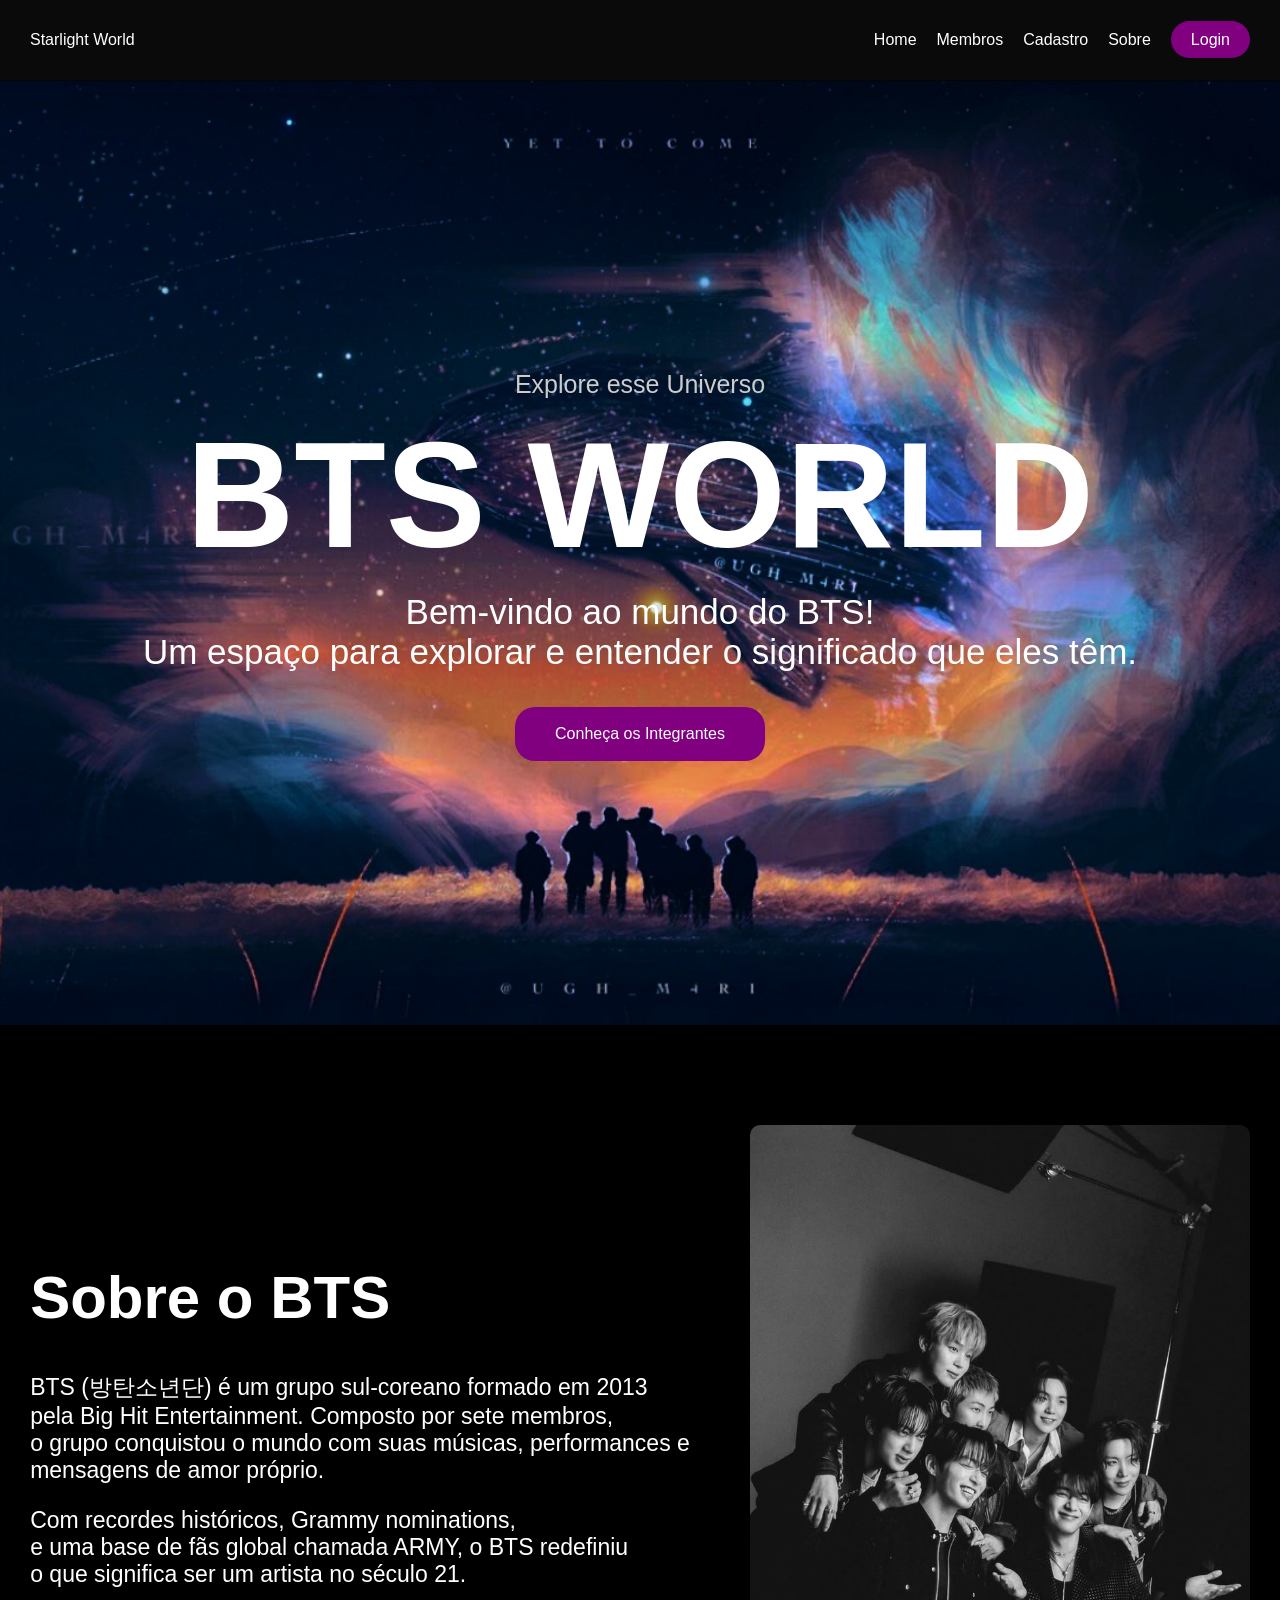
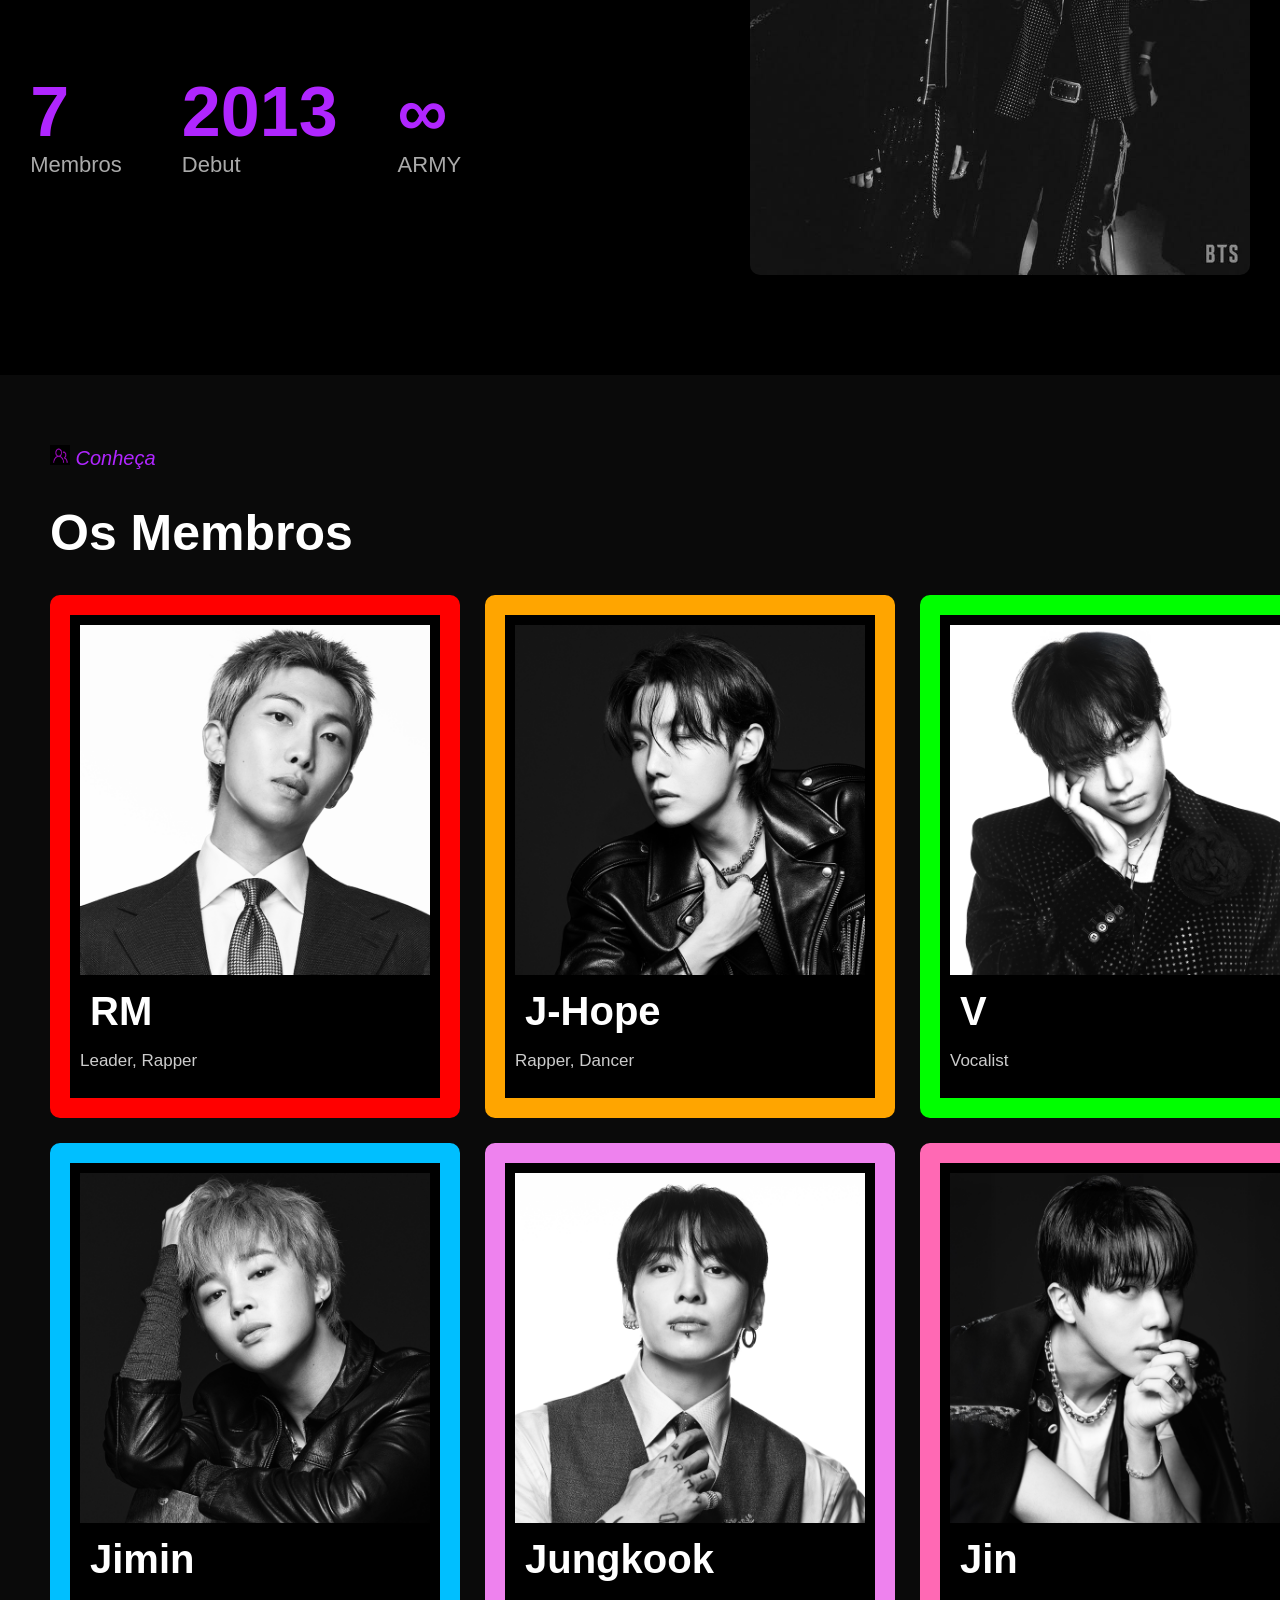
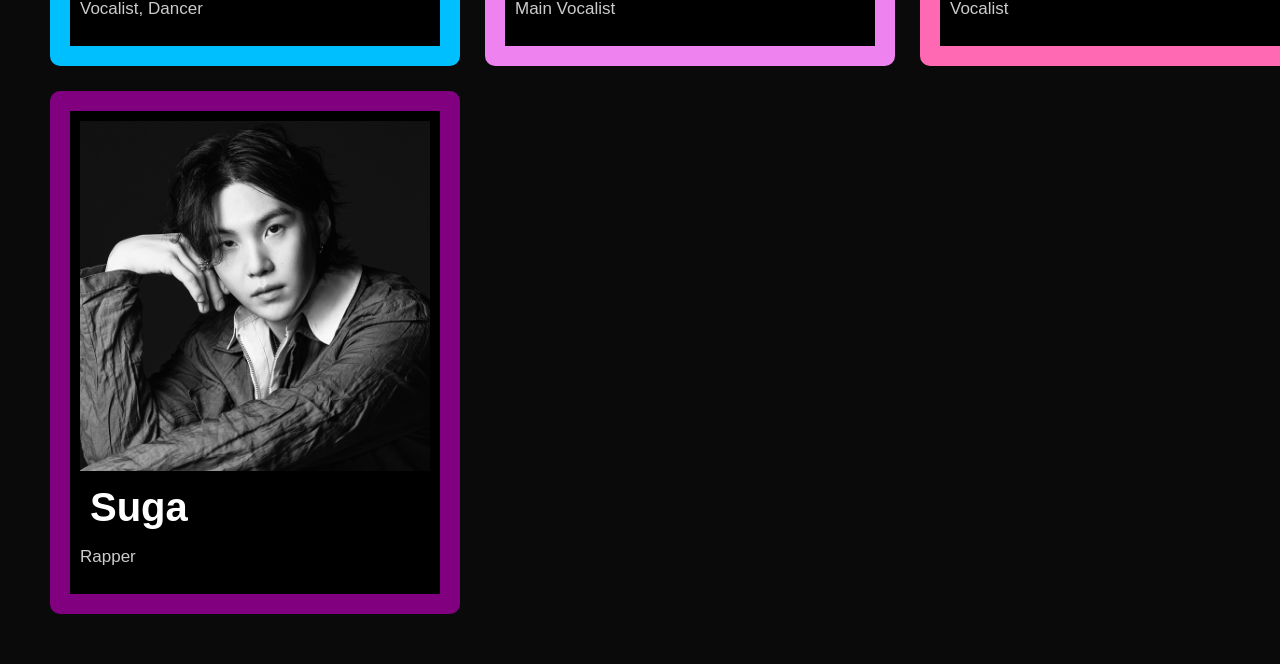
==== public/index.html @ 80139009 "meu projeto" ====
<!DOCTYPE html>
<html lang="en">

<head>
    <meta charset="UTF-8">
    <meta http-equiv="X-UA-Compatible" content="IE=edge">
    <meta name="viewport" content="width=device-width, initial-scale=1.0">

     <title>Starlight World</title>

    <script src="./js/sessao.js"></script>

    <link rel="stylesheet" href="./css/estilo.css">

   
</head>

<body>
    <!--Navbar-->
      <header class="cabecalho">
    <div class="navbar">

    <div class="logo">Starlight World</div>

    <ul class="menu">
      <li><a href="index.html">Home</a></li>
      <li><a href="#membros">Membros</a></li>
      <li><a href="cadastro.html">Cadastro</a></li>
      <li><a href="#sobre">Sobre</a></li>
      <li><a href="login.html" class="login">Login</a></li>
    </ul>

  </div>
</header>
  
 
        <!--Hero-->
       <section class="hero">
         <div class="conteudo-hero">
         <p class="topo">Explore esse Universo</p>
         <h1>BTS WORLD</h1>
          <p class="descricao">Bem-vindo ao mundo do BTS!<br> Um espaço para explorar e entender o significado que eles têm.</p>
           <a href="#membros" class="M">Conheça os Integrantes</a>
          </div>
        </section>


        <!-- SOBRE -->
      <div class="sobre" id="sobre">
      <div>
         <h1>Sobre o BTS</h1>
         <p> BTS (방탄소년단) é um grupo sul-coreano formado em 2013 <br>
            pela Big Hit Entertainment.
        Composto por sete membros, <br>o grupo conquistou 
        o mundo com suas músicas, performances e <br>mensagens de amor próprio.
        </p>
         <p>Com recordes históricos, Grammy nominations, <br>e uma base de fãs global 
            chamada ARMY, o BTS redefiniu<br> o que significa ser um artista no século 21.
        <br><br><br>
        </p>

     <div class="info">
      <div>
        <h2>7</h2>
        <span>Membros</span>
      </div>

      <div>
        <h2>2013</h2>
        <span>Debut</span>
      </div>

      <div>
        <h2>∞</h2>
        <span>ARMY</span>
      </div>
    </div>
    </div>
  
    <img src="assets/img/sobre_o_bts.jpg">
    </div>

<!-- Membros -->

    <div class="membros" id="membros">

    <p class="conheca"> <img src="assets/img/icon.jpg" class="icone">
        Conheça</p>
    <h1>Os Membros</h1>

    <div class="grid">

        <div class="card vermelho">
            <img src="assets/img/RM.jpg">
            <h3>RM</h3>
            <p>Leader, Rapper</p>
        </div>

        <div class="card amarelo">
            <img src="assets/img/j-hope.jpg">
            <h3>J-Hope</h3>
            <p>Rapper, Dancer</p>
        </div>

        <div class="card verde">
            <img src="assets/img/V.jpg">
            <h3>V</h3>
            <p>Vocalist</p>
        </div>

        <div class="card azul">
            <img src="assets/img/Jimin.jpg">
            <h3>Jimin</h3>
            <p>Vocalist, Dancer</p>
        </div>

        <div class="card lilas">
            <img src="assets/img/jk.jpg">
            <h3>Jungkook</h3>
            <p>Main Vocalist</p>
        </div>

        <div class="card rosa">
            <img src="assets/img/Jin.jpg">
            <h3>Jin</h3>
            <p>Vocalist</p>
        </div>

        <div class="card roxo">
            <img src="assets/img/Suga.jpg">
            <h3>Suga</h3>
            <p>Rapper</p>
        </div>

    </div>
</div>

</div>
</body>
</html>
---- public/css/estilo.css ----
body{
    margin: 0;
    font-family: Arial;
    background-color: black;
    color: white;
}

/* Navbar */
.navbar {
    display: flex;
    justify-content: space-between;
    align-items: center;
    padding: 15px 30px;
    background: #0a0a0a;
}
.menu {
    display: flex;  /* cabecalho - home -ect */
    list-style: none;
    gap: 20px;
}
.menu a {
    color: white;
    text-decoration: none;
}
.login {
    background: purple; /* Botao de login */
    padding: 10px 20px;
    border-radius: 20px;
}

/* Hero */
.hero {
    height: 105vh;
    display: flex;
    align-items: center;
    justify-content: center;
    text-align: center;
    background: url('../assets/img/fundo2.jpg') no-repeat center/cover;
    background-size: cover;
}

/*Titulo*/
.hero h1 {
    font-size: 150px;
 margin: 10px 0;
}
.topo {
    font-size: 25px;   /*Em Cima Explore*/
    margin-bottom: 5px;
    color: #ccc;
}
.descricao {
    font-size: 35px;  /*Em Baixo Bem-vindo*/
    margin-top: 5px;
    margin-bottom: 15px;
}


.M {
    background: purple; /*botao conheça*/
    padding: 18px 40px;
    border-radius: 20px;
    display: inline-block;
    margin-top: 20px;
    color: white;
    text-decoration: none;
}


/* Sobre */
.sobre {
    display: flex;
    align-items: center;
    justify-content: center;
    margin: 100px auto;
    gap: 60px;
}
.sobre h1 {
 font-size: 60px; /*Titulo do Sobre */
}
.sobre p {
 font-size: 23px;  /*Texto do sobre */
}
.sobre img {
    width: 500px;
    border-radius: 10px; /*imagem do sobre */ 
}
.info {
    display: flex;   /*Em baixo do texto */   
    gap: 60px;
    margin-top: 30px;
}
.info h2 {
    color: #b026ff;
    font-size: 70px;
    margin: 0;
}
.info span {
    font-size: 22px;
    color: #aaa;
}
.info div {
    display: flex;
    flex-direction: column;
    align-items: flex-start;
}


/*Membros*/

.membros {
    padding: 50px;
    background: #0a0a0a;
    color: white;
}
.membros h1 {
    font-size: 50px; /*Titulo do membros*/
}
.icone {
    width: 20px; /* icon do lado do conheça */
    height: 20px;
}
.conheca {
    color: #b026ff;
    font-style: italic;
     font-size: 20px
}
.grid {
    display: grid;
    grid-template-columns: repeat(3, 1fr);
    gap: 25px;
    margin-top: 30px;
}
.card {
    background: black;
    padding: 10px;
    border-radius: 10px;
     width: 350px;
    position: relative;
    text-align: left;
}
.card img {
    width: 100%;
 
}
.card h3 {
    font-size: 40px;  /*Nome dos meninos*/
    margin: 10px;
}
.card p {
    font-size: 17px; /*caregoria deles*/
    color: #ccc;
}

/* Cores das Bordas */
.vermelho { border: 20px solid red; }
.amarelo { border: 20px solid orange; }
.verde { border: 20px solid lime; }
.azul { border: 20px solid deepskyblue; }
.lilas { border: 20px solid violet; }
.rosa { border: 20px solid hotpink; }
.roxo { border: 20px solid purple; }



/*Cadastro*/

body.cadastro {
  background: url('../assets/img/Fundo112.png') no-repeat center/cover;
    background-size: cover;
}

/*Titulo*/
.titulo {
    text-align: center;
    margin-top: 40px;
}
.titulo h1 {
    font-size: 70px;
    margin-bottom: 10px;
    color: white;
}
.titulo p {
    font-size: 20px;
    color: #b88ec0;
}

.roxo2 { border: 30px solid red; }

/* Container */
.container {
    display: flex;
    justify-content: center;
    align-items: center;
    gap: 50px;
    padding: 50px;
}

/* Imagem do lado do cadastro */
.lado-img img {
    width: 500px;
    border-radius: 20px;
    filter: brightness(0.8);
}

/* Fromulario */
.formulario {
    width: 400px;
}

.formulario label {
    display: block;
    margin-top: 15px;
    margin-bottom: 5px;
}

.formulario input,
.formulario select {
    width: 100%;
    padding: 12px;
    border-radius: 10px;
    border: none;
    background: #2a003f;
    color: white;
}

/* Botão */
.formulario button {
    width: 100%;
    margin-top: 20px;
    padding: 15px;
    border-radius: 25px;
    border: none;
    background: linear-gradient(45deg, #a100ff, #ff00c8);
    color: white;
    font-size: 16px;
    cursor: pointer;
}

/* Card em baixo */
.info-box {
    margin-top: 30px;
    padding: 20px;
    background: #1a0028;
    border-radius: 15px;
    display: flex;
    justify-content: space-between;
}

.info-box h2 {
    margin: 0;
}

.box-bias {
    display: flex;
    align-items: center;
    gap: 10px;
}
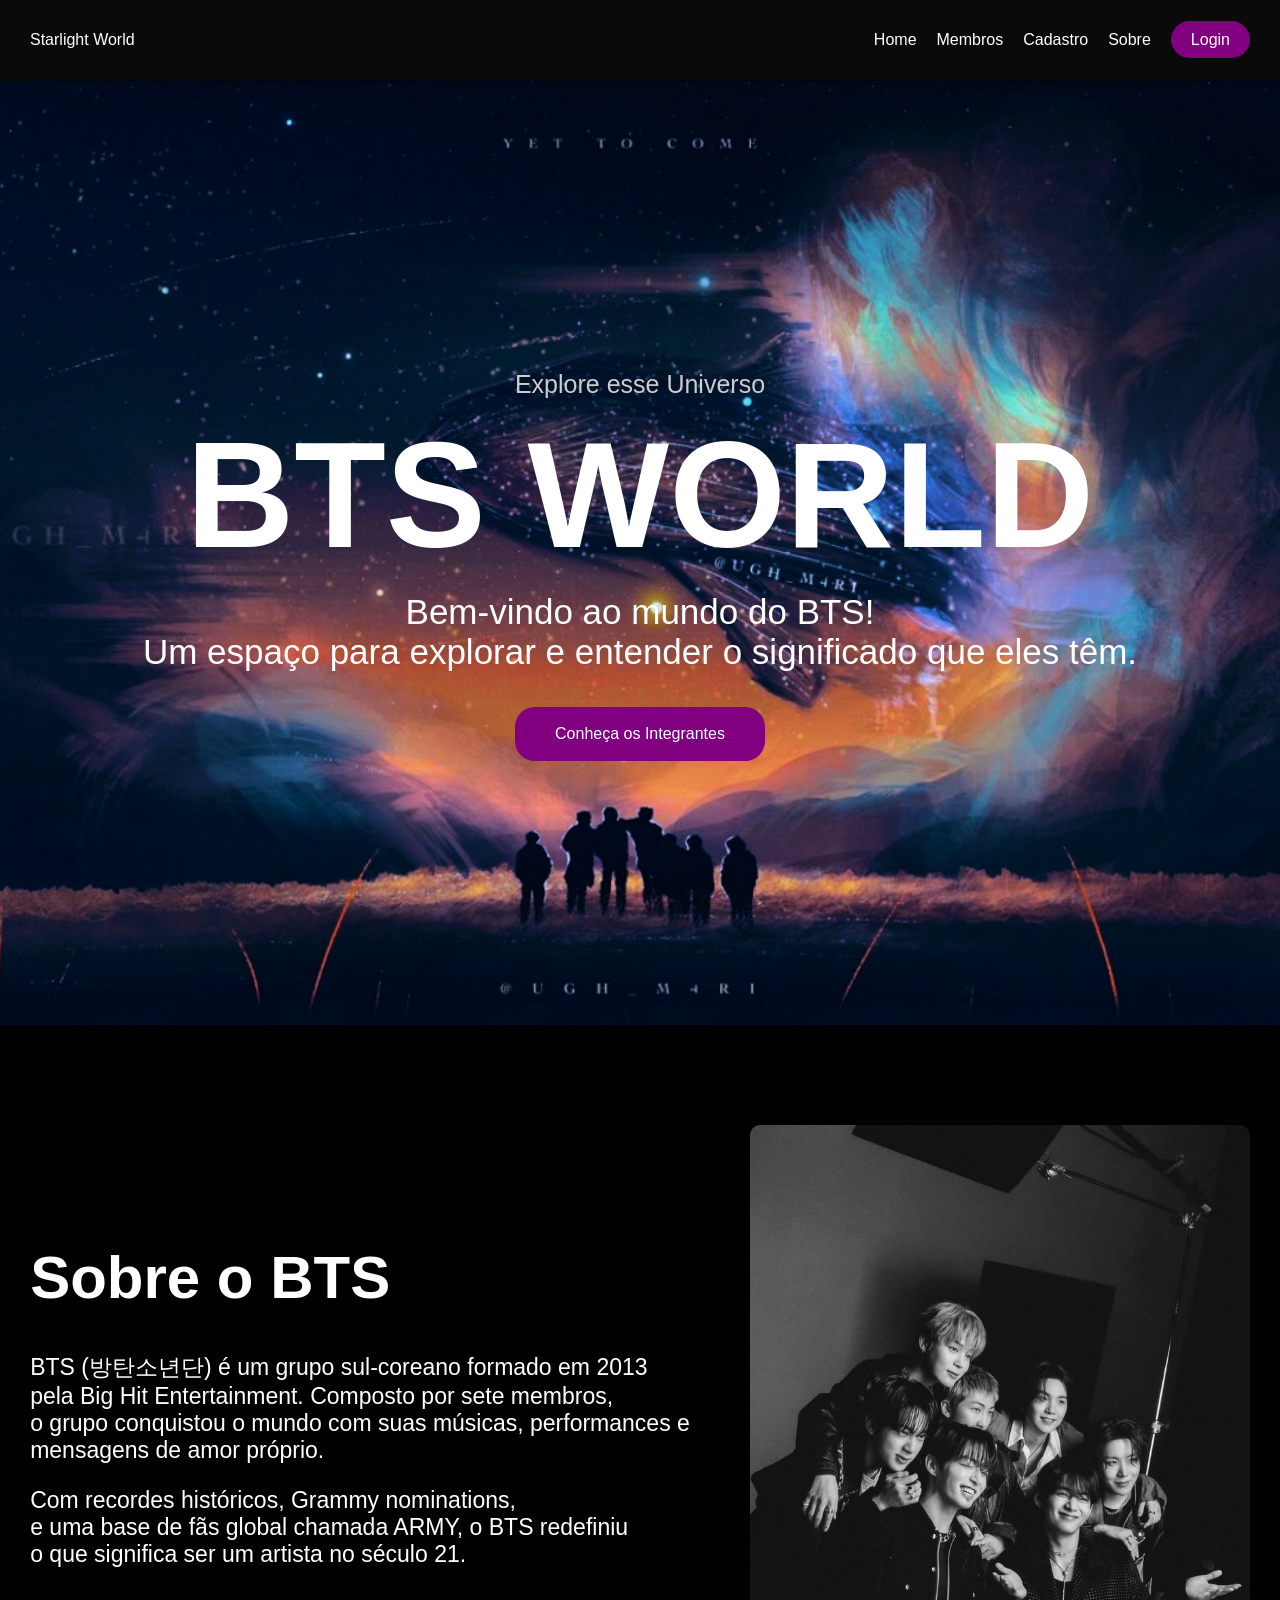
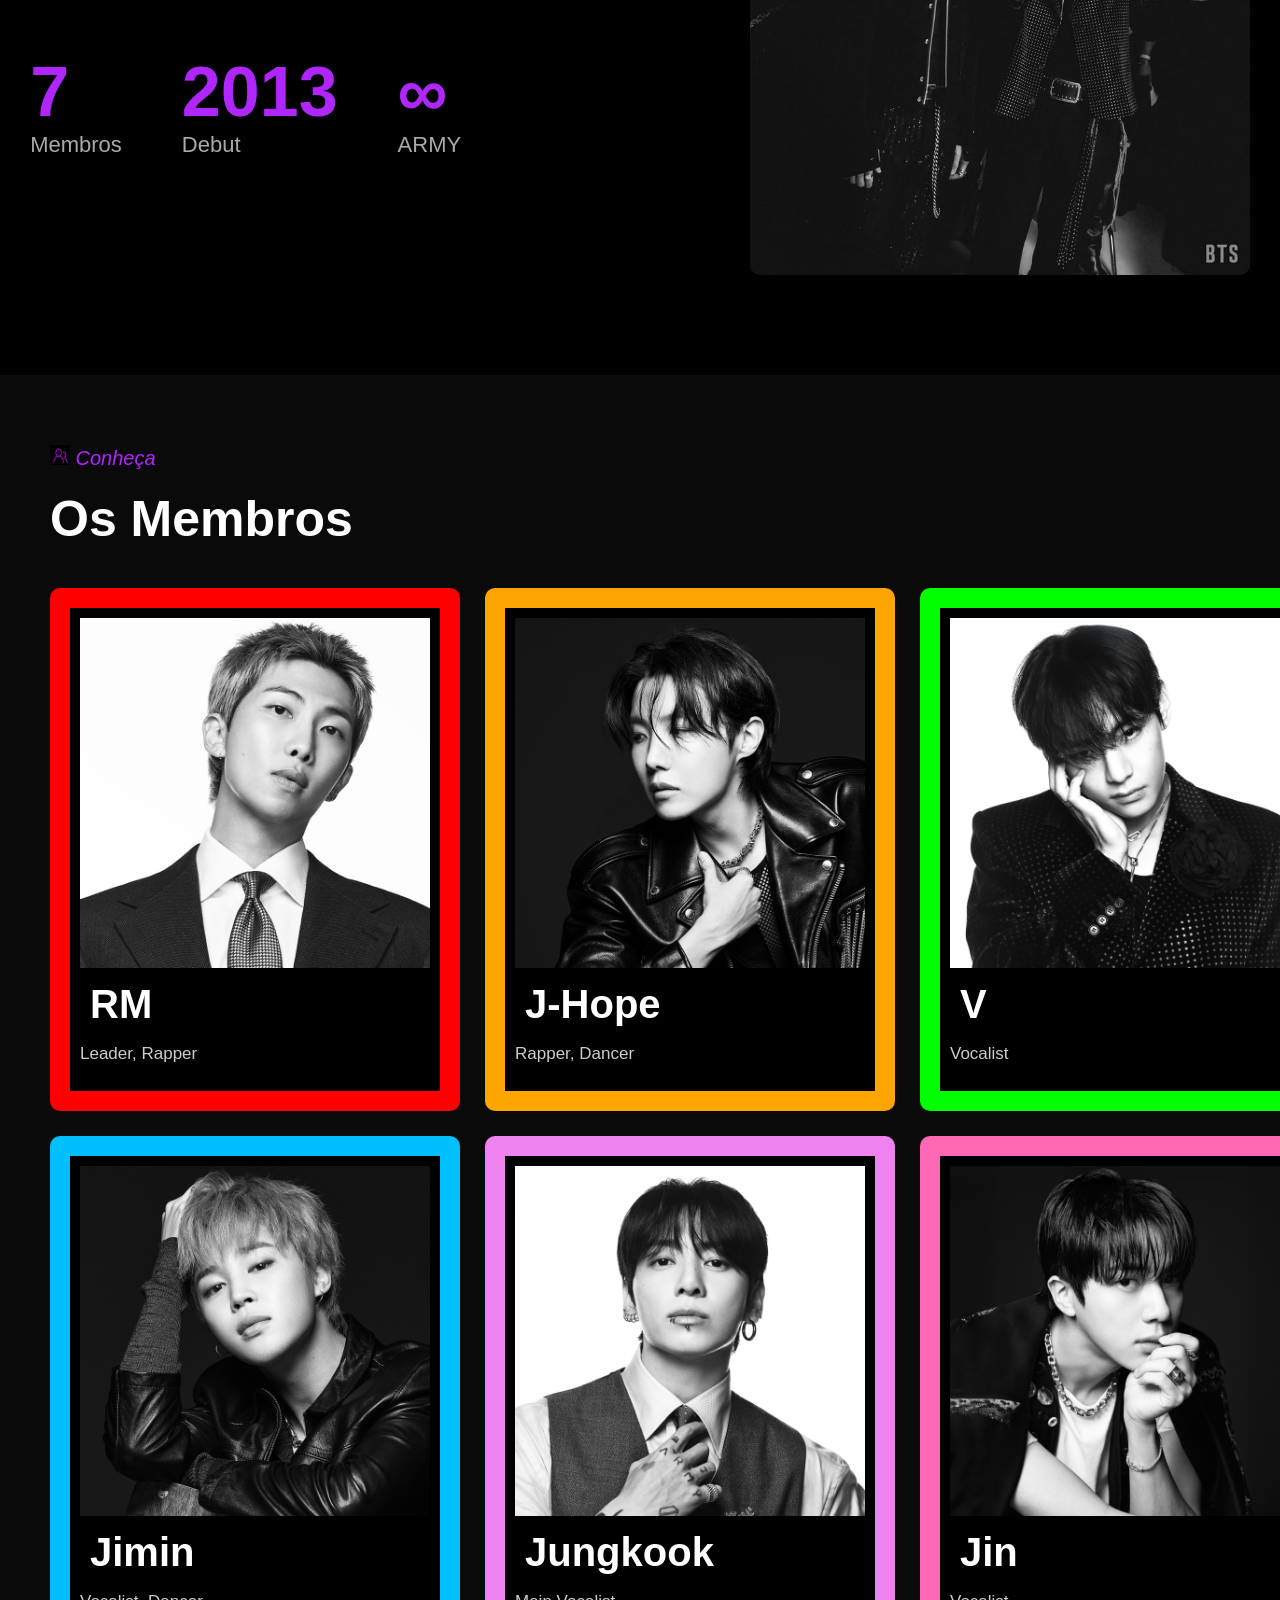
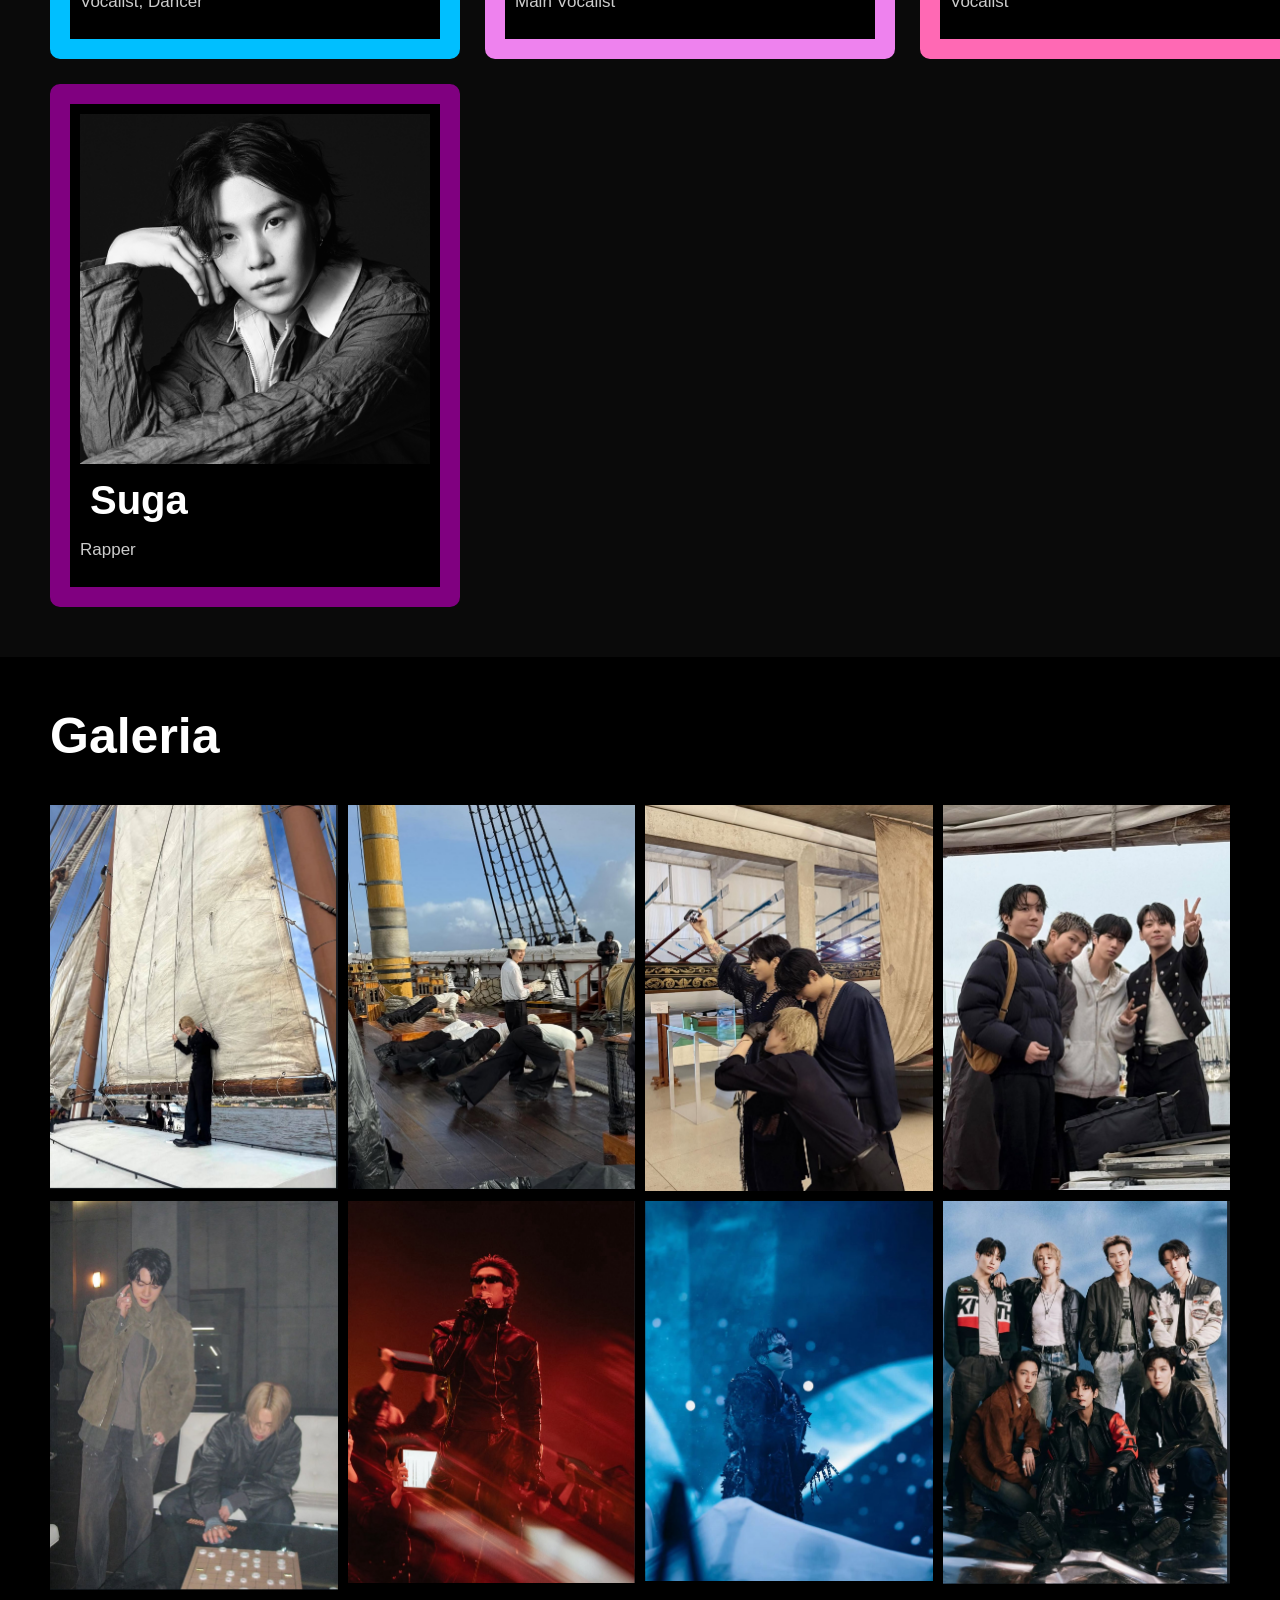
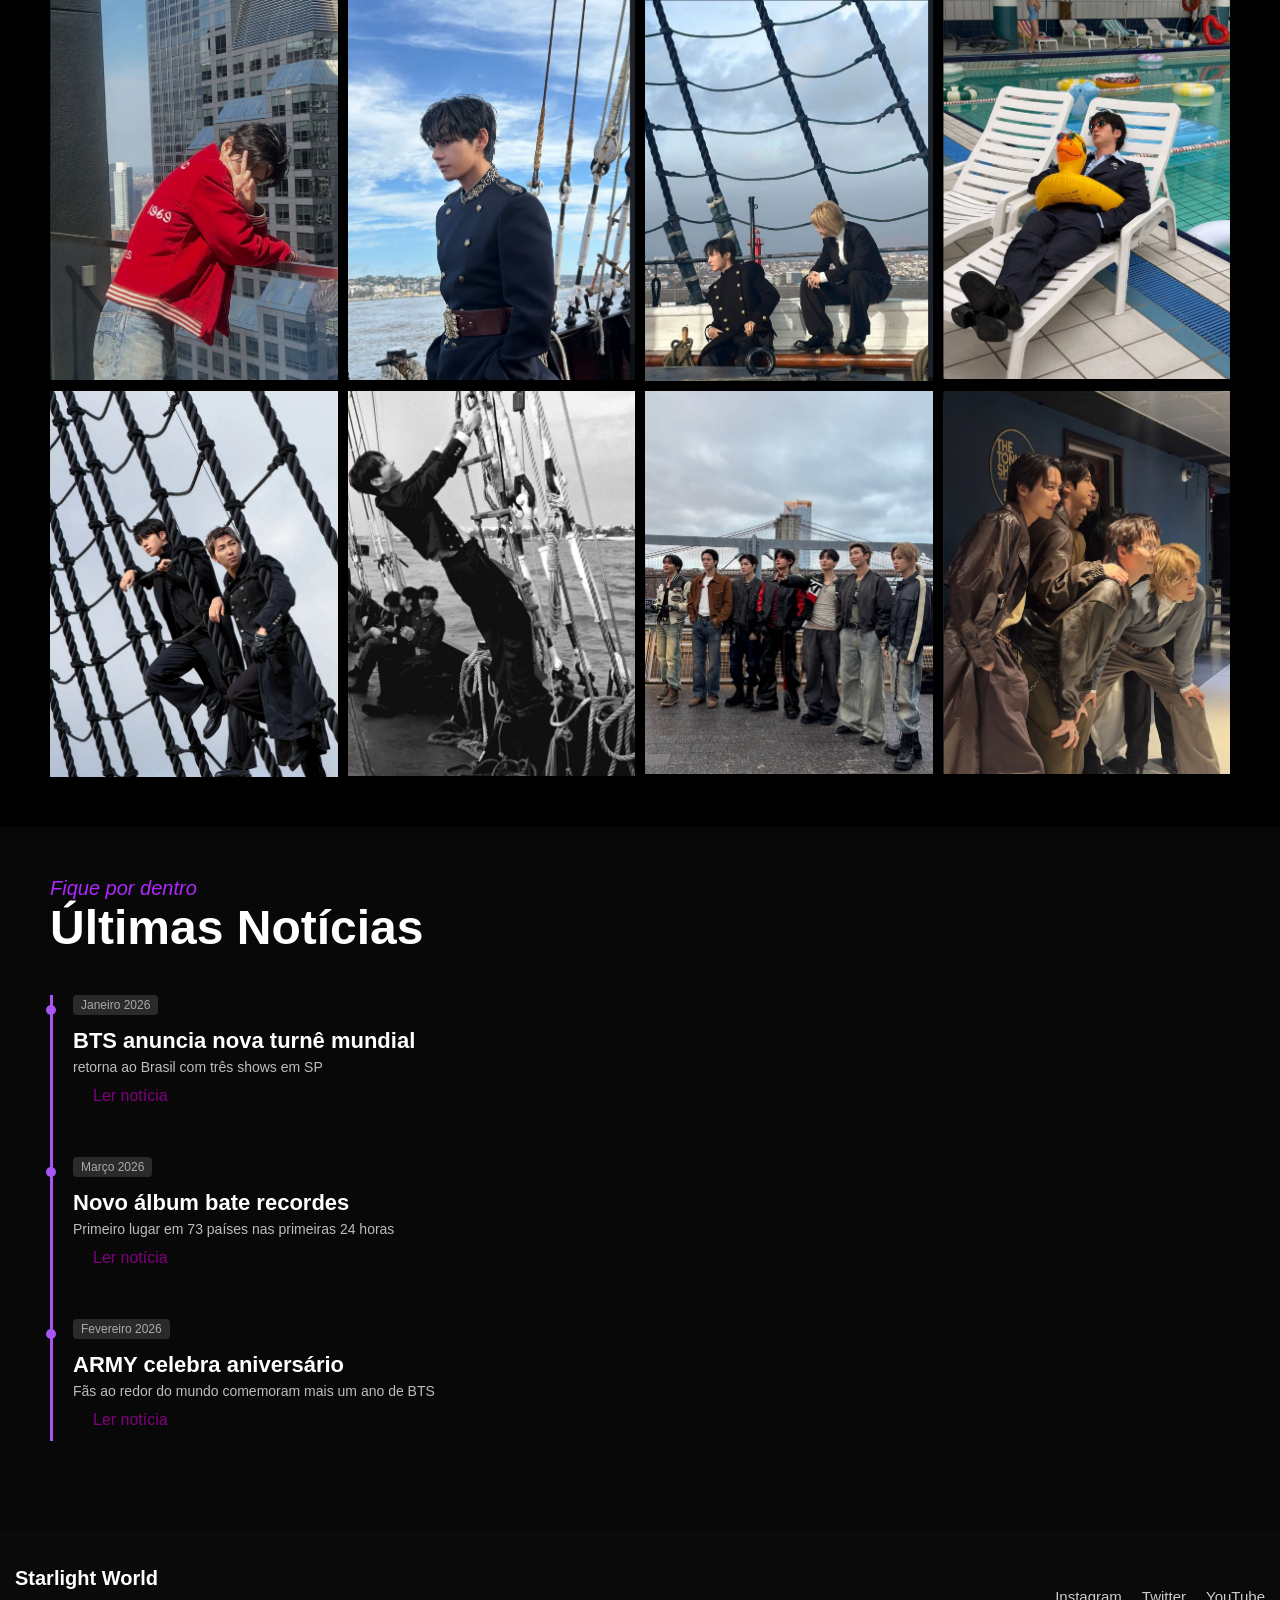
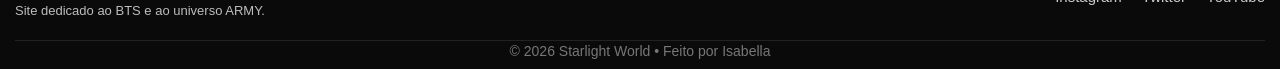
==== commit 2f42e137: "banco na VM" ====
--- a/public/index.html
+++ b/public/index.html
@@ -135,6 +135,97 @@
     </div>
 </div>
 
-</div>
+<div class="galeria">
+    <h1>Galeria</h1>
+
+    <div class="gridGaleria">
+
+        <img src="assets/img/10.jfif" >
+        <img src="assets/img/1.jfif" >
+        <img src="assets/img/2.jfif" >
+        <img src="assets/img/3.jfif" >
+        <img src="assets/img/4.jfif" >
+        <img src="assets/img/19.jfif" >
+        <img src="assets/img/18.jfif" >
+        <img src="assets/img/7.jfif" >
+        <img src="assets/img/8.jfif" >
+        <img src="assets/img/9.jfif" >
+        <img src="assets/img/11.jfif" >
+        <img src="assets/img/12.jfif" >
+        <img src="assets/img/13.jfif" >
+        <img src="assets/img/17.jfif" >
+        <img src="assets/img/15.jfif" >
+        <img src="assets/img/16.jfif" >
+
+    </div>
+</div>
+
+
+
+    <div class="noticias" id="noticias">
+
+    <div class="top"> Fique por dentro</div>
+
+    <h1>Últimas Notícias</h1>
+
+    <div class="news">
+
+        <div class="item">
+            <div class="dot"></div>
+            <div class="date">Janeiro 2026</div>
+            <div class="title">BTS anuncia nova turnê mundial</div>
+            <div class="desc">retorna ao Brasil com três shows em SP</div>
+            <a href="https://veja.abril.com.br/coluna/giro-pelo-oriente/bts-anuncia-nova-turne-mundial-e-retorna-ao-brasil-com-tres-shows-em-sp/#google_vignette" class="btn">
+             Ler notícia
+             </a>
+        </div>
+
+        <div class="item">
+            <div class="dot"></div>
+            <div class="date">Março 2026</div>
+            <div class="title">Novo álbum bate recordes</div>
+            <div class="desc">Primeiro lugar em 73 países nas primeiras 24 horas</div>
+            <a href="" class="btn">
+             Ler notícia
+             </a>
+        </div>
+
+        <div class="item" href="">
+            <div class="dot"></div>
+            <div class="date">Fevereiro 2026</div>
+            <div class="title">ARMY celebra aniversário</div>
+            <div class="desc">Fãs ao redor do mundo comemoram mais um ano de BTS</div>
+            <a href="" class="btn">
+             Ler notícia
+             </a>
+        </div>
+
+    </div>
+</div>
+</div>
+
+<footer class="rodape">
+
+    <div class="footerConteudo">
+
+        <div class="footerLogo">
+            <h2>Starlight World</h2>
+            <p>Site dedicado ao BTS e ao universo ARMY.</p>
+        </div>
+
+
+    <div class="footerRedes">
+        <a href="">Instagram</a>
+        <a href="">Twitter</a>
+        <a href="">YouTube</a>
+    </div>
+</div>
+
+    <div class="footerBaixo">
+        © 2026 Starlight World • Feito por Isabella 
+    </div>
+
+</footer>
+
 </body>
 </html>
--- a/public/css/estilo.css
+++ b/public/css/estilo.css
@@ -148,7 +148,7 @@
     margin: 10px;
 }
 .card p {
-    font-size: 17px; /*caregoria deles*/
+    font-size: 17px; 
     color: #ccc;
 }
 
@@ -197,10 +197,15 @@
 }
 
 /* Imagem do lado do cadastro */
-.lado-img img {
-    width: 500px;
-    border-radius: 20px;
-    filter: brightness(0.8);
+.card .roxa2 {
+    width: 450px;
+    height: 650px;
+}
+.Cadastro-img img{
+ width: 100%;
+    height: 100%;
+    object-fit: cover;
+    border-radius: 10px;
 }
 
 /* Fromulario */
@@ -257,7 +262,141 @@
     gap: 10px;
 }
 
-
-
-
-
+.galeria {
+    padding: 50px;
+    background: #000000;
+    color: white;
+}
+.galeria h1 {
+    font-size: 50px;
+}
+
+.gridGaleria {
+    display: grid;
+    grid-template-columns: repeat(4, 1fr);
+    gap: 10px;
+}
+
+.gridGaleria img {
+    width: 100%;
+    height: auto;
+    display: block;
+}
+
+
+
+
+
+.noticias {
+    padding: 50px;
+    background: #080808;
+    color: white;
+}
+
+ .top{
+    color: #b026ff;
+    font-style: italic;
+     font-size: 20px;
+    }
+
+    h1{
+        font-size:48px;
+        margin:0 0 40px 0;
+    }
+
+    .news{
+        border-left:3px solid #a855f7;
+        padding-left:20px;
+    }
+
+    .item{
+        margin-bottom:40px;
+        position:relative;
+    }
+
+    .date{
+        display:inline-block;
+        background:#2a2a2a;
+        padding:3px 8px;
+        font-size:12px;
+        border-radius:4px;
+        color:#aaa;
+        margin-bottom:8px;
+    }
+
+    .title{
+        font-size:22px;
+        font-weight:bold;
+        margin:5px 0;
+    }
+
+    .desc{
+        color:#bdbdbd;
+        font-size:14px;
+    }
+
+    .dot{
+        width:10px;
+        height:10px;
+        background:#a855f7;
+        border-radius:50%;
+        position:absolute;
+        left:-27px;
+        top:10px;
+    }
+
+.btn {
+    display: inline-block;
+    padding: 12px 20px;
+    color:purple;
+    text-decoration: none;
+    border-radius: 10px;
+  
+}
+
+
+
+
+.rodape{
+    background-color: #0a0a0a;
+    color: white;
+    padding: 20px 15px 10px;
+   
+   
+}
+.footerConteudo{
+    display: flex;
+    justify-content: space-between;
+    align-items: center;
+}
+.footerLogo h2{
+    font-size: 20px;
+    margin-bottom: 3px;
+}
+
+.footerLogo p{
+    font-size: 13px;
+    color: #bdbdbd;
+}
+
+.footerRedes{
+     display: flex;
+    gap: 20px;
+    margin-top: 11px;
+    font-size: 15px;
+}
+
+
+.footerRedes a{
+    color: #ccc;
+    text-decoration: none;
+}
+
+.footerBaixo{
+    border-top: 1px solid #222;
+    margin-top: 9px;
+    padding-top: 2px;
+    text-align: center;
+    color: #777;
+    font-size: 14px;
+}
